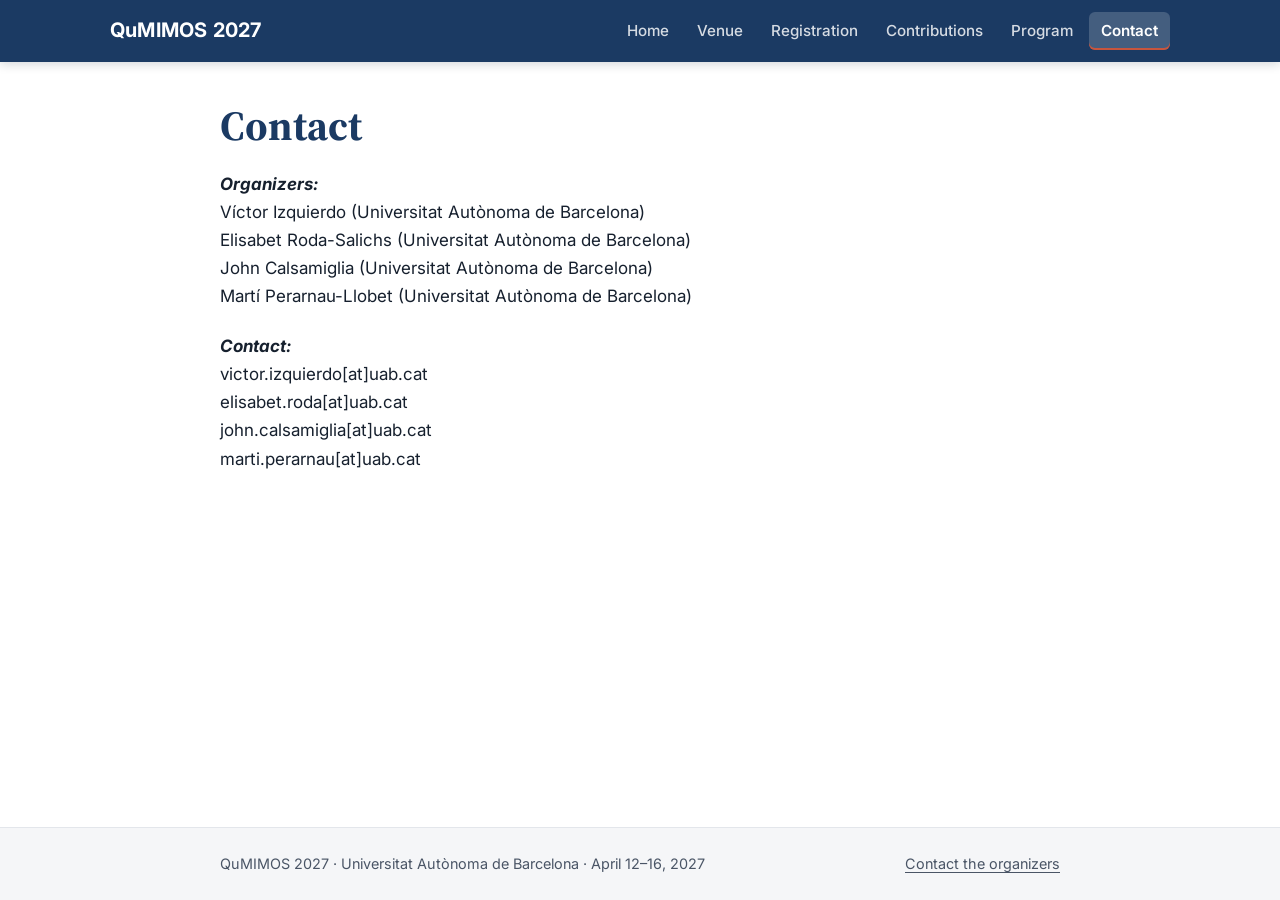
==== contact.html @ 5acb529a "Add files via upload init" ====
<!doctype html>
<html lang="en">
<head>
  <meta charset="utf-8">
  <meta name="viewport" content="width=device-width, initial-scale=1">
  <title>Contact — QuMIMOS 2027</title>
  <meta name="description" content="QuMIMOS 2027: Workshop on Quantum Metrology in Many-body and Open Systems. Universitat Autònoma de Barcelona, 12–16 April 2027.">
  <link rel="icon" href="assets/img/favicon.png" type="image/png">
  <link rel="preconnect" href="https://fonts.googleapis.com">
  <link rel="preconnect" href="https://fonts.gstatic.com" crossorigin>
  <link href="https://fonts.googleapis.com/css2?family=Inter:wght@400;500;600;700&family=Source+Serif+4:opsz,wght@8..60,600;8..60,700&display=swap" rel="stylesheet">
  <link rel="stylesheet" href="assets/css/style.css">
</head>
<body>
  <a class="skip-link" href="#content">Skip to content</a>

  <header class="site-bar">
    <div class="container">
      <a class="brand" href="index.html">QuMIMOS 2027</a>
      <button class="nav-toggle" aria-expanded="false" aria-controls="site-nav">Menu</button>
      <nav class="nav" id="site-nav" aria-label="Main">
        <ul>
          <li><a href="index.html">Home</a></li>
          <li><a href="venue.html">Venue</a></li>
          <li><a href="registration.html">Registration</a></li>
          <li><a href="contributions.html">Contributions</a></li>
          <li><a href="program.html">Program</a></li>
          <li><a href="contact.html" aria-current="page">Contact</a></li>
        </ul>
      </nav>
    </div>
  </header>

  <main id="content" class="container page-content">
    <h1>Contact</h1>
    <div class="contact-block">
      <p><span class="label">Organizers:</span><br>
        Víctor Izquierdo (Universitat Autònoma de Barcelona)<br>
        Elisabet Roda-Salichs (Universitat Autònoma de Barcelona)<br>
        John Calsamiglia (Universitat Autònoma de Barcelona)<br>
        Martí Perarnau-Llobet (Universitat Autònoma de Barcelona)
      </p>
      <p><span class="label">Contact:</span><br>
        victor.izquierdo[at]uab.cat<br>
        elisabet.roda[at]uab.cat<br>
        john.calsamiglia[at]uab.cat<br>
        marti.perarnau[at]uab.cat
      </p>
    </div>

  </main>

  <footer class="site-footer">
    <div class="container footer-line">
      <span>QuMIMOS 2027 · Universitat Autònoma de Barcelona · April 12–16, 2027</span>
      <a href="contact.html">Contact the organizers</a>
    </div>
  </footer>
  <script src="assets/js/main.js"></script>
</body>
</html>
---- assets/css/style.css ----
/* =========================================================
   QuMIMOS 2027 — stylesheet
   Edit the variables below to re-theme the whole site.
   ========================================================= */
:root {
  --ink: #16202e;          /* main text */
  --ink-soft: #4a5566;     /* secondary text */
  --muted: #7a8494;        /* tertiary text */
  --bg: #ffffff;
  --bg-soft: #f5f6f8;      /* light panels */
  --line: #e3e6eb;         /* hairlines */
  --brand: #1b3a63;        /* deep blue */
  --accent: #c8553d;       /* terracotta */
  --accent-soft: #fbeee9;
  --invited: #1b3a63;
  --contributed: #2f8f83;
  --short: #c8973d;
  /* faded versions (time-slot backgrounds; same as the schedule PDF) */
  --invited-soft: #d6e0ee;
  --contributed-soft: #d5ece8;
  --short-soft: #f4e7cf;
  --break-soft: #eceef1;
  --event-soft: #f6ddd6;
  --radius: 10px;
  --maxw: 880px;
  --font-sans: "Inter", system-ui, -apple-system, "Segoe UI", Roboto, Helvetica, Arial, sans-serif;
  --font-serif: "Source Serif 4", Georgia, "Times New Roman", serif;
}

*, *::before, *::after { box-sizing: border-box; }
html { -webkit-text-size-adjust: 100%; scroll-behavior: smooth; }
body {
  margin: 0;
  font-family: var(--font-sans);
  font-size: 17px;
  line-height: 1.65;
  color: var(--ink);
  background: var(--bg);
}
img { max-width: 100%; display: block; }
a { color: var(--brand); text-decoration-thickness: 1px; text-underline-offset: 3px; }
a:hover { color: var(--accent); }

.skip-link {
  position: absolute; left: -9999px; top: 0;
  background: var(--brand); color: #fff; padding: .5rem 1rem; z-index: 100;
}
.skip-link:focus { left: 1rem; top: 1rem; }

.container { max-width: var(--maxw); margin: 0 auto; padding: 0 20px; }

/* ---------- Site bar: logo + title + navigation (all pages) ---------- */
.site-bar {
  background: var(--brand);
  color: #fff;
  box-shadow: 0 2px 10px rgba(10, 25, 50, .18);
  position: sticky; top: 0; z-index: 50;
}
.site-bar .container {
  max-width: 1100px;
  display: flex; align-items: center; justify-content: space-between;
  gap: 1rem; padding-top: 12px; padding-bottom: 12px;
}
.brand {
  color: #fff; text-decoration: none; font-weight: 700; font-size: 1.25rem;
  letter-spacing: .01em; white-space: nowrap;
}
.brand:hover { color: #fff; opacity: .85; }

.nav ul { list-style: none; margin: 0; padding: 0; display: flex; flex-wrap: wrap; gap: .25rem; }
.nav a {
  display: block; padding: .4rem .75rem; border-radius: 6px;
  color: rgba(255,255,255,.82); text-decoration: none; font-size: .95rem; font-weight: 500;
}
.nav a:hover { color: #fff; background: rgba(255,255,255,.12); }
.nav a[aria-current="page"] { color: #fff; background: rgba(255,255,255,.18); font-weight: 600; box-shadow: inset 0 -2px 0 var(--accent); }

.nav-toggle {
  display: none; background: none; border: 1px solid rgba(255,255,255,.45); border-radius: 6px;
  padding: .4rem .7rem; font: inherit; font-size: .9rem; color: #fff; cursor: pointer;
}

@media (max-width: 760px) {
  .nav-toggle { display: inline-block; }
  .site-bar .container { flex-wrap: wrap; }
  .nav { width: 100%; display: none; }
  .nav.open { display: block; }
  .nav ul { flex-direction: column; padding-top: .5rem; }
  .nav a { padding: .6rem .5rem; }
}

/* ---------- Hero: title over background photo (landing page only) ----------
   Layers (top to bottom): dark overlay, local photo (assets/img/header.jpg, optional),
   online photo, generated fallback graphic. To use only a local photo, save it as
   assets/img/header.jpg — it will cover the layers below it. */
.hero {
  min-height: clamp(340px, 52vw, 560px);
  display: flex; align-items: center; justify-content: center;
  text-align: center; color: #fff;
  background-color: var(--brand);
  background-image:
    linear-gradient(180deg, rgba(8, 18, 36, .40) 0%, rgba(8, 18, 36, .48) 55%, rgba(8, 18, 36, .62) 100%),
    url("../img/header.jpg"),
    url("https://media.traveler.es/photos/6ab4ebdc2fa121cbf6ea8447/16:9/w_2240,c_limit/bcn.jpg"),
    url("../img/header.svg");
  background-size: cover; background-position: center;
}
.hero-inner { max-width: 980px; padding-top: 40px; padding-bottom: 40px; }

/* Wrapper for logo + text (no background box) */
.hero-panel { display: inline-block; max-width: 100%; }
.hero h1 { margin: 0 0 1.1rem; line-height: 0; }
.hero-logo img {
  display: block; margin: 0 auto;
  width: min(760px, 100%); height: auto;
  filter: drop-shadow(0 2px 6px rgba(0, 0, 0, .55)) drop-shadow(0 6px 22px rgba(0, 0, 0, .45));
}
.hero .subtitle { font-size: clamp(1.1rem, 2.8vw, 1.5rem); font-weight: 500; margin: 0 0 .5rem; text-shadow: 0 1px 3px rgba(0,0,0,.7), 0 1px 12px rgba(0,0,0,.5); }
.hero .when-where { font-size: clamp(1rem, 2.2vw, 1.15rem); font-weight: 600; margin: 0; color: #ffd2bf; text-shadow: 0 1px 3px rgba(0,0,0,.7), 0 1px 12px rgba(0,0,0,.5); }
.hero .edition {
  display: inline-block; margin: 1.1rem 0 0; padding: .25rem .9rem; border-radius: 999px;
  border: 1px solid rgba(255,255,255,.7); background: rgba(255,255,255,.08); font-size: .9rem; letter-spacing: .04em; text-transform: uppercase;
}

/* ---------- Content ---------- */
body { min-height: 100vh; display: flex; flex-direction: column; }
main { padding-bottom: 64px; flex: 1 0 auto; width: 100%; }
.banner, .site-bar, .site-footer { flex-shrink: 0; }
.page-content { padding-top: 40px; }
.landing { padding-top: 20px; }
.page-content > h1:first-child {
  font-family: var(--font-serif); color: var(--brand);
  font-size: clamp(2rem, 5vw, 2.6rem); margin: 0 0 1.25rem; line-height: 1.15;
}
section { padding: 28px 0; }
section + section { border-top: 1px solid var(--line); }
h2 { font-family: var(--font-serif); color: var(--brand); font-size: 1.65rem; margin: 0 0 .9rem; line-height: 1.25; }
/* Landing-page section titles (About, Format, …) slightly larger */
.landing h2 { font-size: clamp(1.8rem, 4vw, 2.15rem); margin-bottom: 1rem; }
h3 { font-size: 1.1rem; margin: 1.4rem 0 .5rem; }
.topics { padding-left: 1.2rem; margin: 0 0 1rem; }
.topics li { margin: 0 0 .35rem; }
.format-list { padding-left: 1.2rem; }
.format-list li { margin: 0 0 .7rem; }
.format-list strong { color: var(--brand); }
[hidden] { display: none !important; }
p { margin: 0 0 1rem; }
.lead { font-size: 1.1rem; color: var(--ink); }
.muted { color: var(--muted); }

.people { list-style: none; padding: 0; margin: 0; display: grid; grid-template-columns: repeat(auto-fill, minmax(240px, 1fr)); gap: .4rem 1.5rem; }
.people li { padding: .35rem 0; }
.people strong { display: block; font-weight: 600; }
.people span { color: var(--ink-soft); font-size: .93rem; }

.dates { list-style: none; padding: 0; margin: 0; }
.dates li { display: flex; gap: 1rem; padding: .55rem 0; border-bottom: 1px dashed var(--line); }
.dates li:last-child { border-bottom: 0; }
.dates .d { min-width: 150px; font-weight: 600; color: var(--brand); }

.editions { list-style: none; padding: 0; margin: 0; }
.editions li { padding: .3rem 0; }

.tba {
  display: inline-block; background: var(--bg-soft); border: 1px solid var(--line);
  color: var(--ink-soft); border-radius: 999px; padding: .2rem .8rem; font-size: .9rem;
}

.notice {
  background: var(--accent-soft); border-left: 4px solid var(--accent);
  padding: .8rem 1rem; border-radius: 6px; font-size: .95rem; margin: 0 0 1.5rem;
}

.empty-state {
  border: 1px dashed var(--line); border-radius: var(--radius);
  padding: 48px 24px; text-align: center; color: var(--muted); background: var(--bg-soft);
}

/* ---------- Venue ---------- */
.venue-card {
  display: grid; grid-template-columns: 1fr; gap: 0;
  border: 1px solid var(--line); border-radius: var(--radius); overflow: hidden;
}
.venue-card .info { padding: 20px 22px; }
.venue-card address { font-style: normal; line-height: 1.6; }
.map-frame { width: 100%; height: 380px; border: 0; display: block; background: var(--bg-soft); }
.map-links { display: flex; flex-wrap: wrap; gap: .5rem; margin-top: .8rem; }
.btn {
  display: inline-block; padding: .45rem .9rem; border-radius: 6px; font-size: .92rem; font-weight: 600;
  border: 1px solid var(--brand); color: var(--brand); text-decoration: none;
}
.btn:hover { background: var(--brand); color: #fff; }

/* ---------- Contact ---------- */
.contact-block p { margin: 0 0 1.4rem; }
.contact-block .label { font-weight: 700; font-style: italic; }

/* ---------- Program ---------- */
.legend { display: flex; flex-wrap: wrap; gap: .5rem 1.25rem; margin: 0 0 1.25rem; padding: 0; list-style: none; font-size: .93rem; color: var(--ink-soft); }
.legend li { display: flex; align-items: center; gap: .45rem; }
.swatch { width: 14px; height: 14px; border-radius: 3px; display: inline-block; }
.swatch.invited { background: var(--invited); }
.swatch.contributed { background: var(--contributed); }
.swatch.short { background: var(--short); }

.accordion-tools { font-size: .9rem; color: var(--muted); margin: 0 0 1rem; }
.link-btn { background: none; border: 0; padding: 0; font: inherit; color: var(--brand); cursor: pointer; text-decoration: underline; text-underline-offset: 3px; }
.link-btn:hover { color: var(--accent); }

details.day {
  border: 1px solid var(--line); border-radius: var(--radius);
  margin: 0 0 .8rem; background: var(--bg); scroll-margin-top: 80px;
}
details.day > summary {
  list-style: none; cursor: pointer;
  display: flex; flex-wrap: wrap; align-items: baseline; gap: .2rem .7rem;
  padding: .9rem 3rem .9rem 1.1rem; position: relative; border-radius: var(--radius);
}
details.day > summary::-webkit-details-marker { display: none; }
details.day > summary:hover { background: var(--bg-soft); }
details.day > summary:focus-visible { outline: 2px solid var(--brand); outline-offset: 2px; }
details.day .day-title { font-family: var(--font-serif); color: var(--brand); font-size: 1.35rem; font-weight: 700; }
details.day .meta { color: var(--muted); font-size: .93rem; }
details.day .chev {
  position: absolute; right: 1.1rem; top: 50%; width: 10px; height: 10px; margin-top: -7px;
  border-right: 2px solid var(--brand); border-bottom: 2px solid var(--brand);
  transform: rotate(45deg); transition: transform .2s ease;
}
details.day[open] .chev { transform: rotate(-135deg); margin-top: -2px; }
details.day[open] > summary { border-bottom: 2px solid var(--brand); border-radius: var(--radius) var(--radius) 0 0; }
.day-body { padding: 0 0 .1rem; }

.participants { margin: .5rem 0 0; padding: 0 0 0 1.6rem; columns: 2 260px; column-gap: 2rem; }
.participants li { padding: .3rem 0; break-inside: avoid; }
.participants .who { font-weight: 600; }
.participants .aff { color: var(--ink-soft); font-size: .93rem; margin-left: .4rem; }

.slot {
  display: grid; grid-template-columns: 130px 1fr;
  border-bottom: 1px solid #d7dde6;
}
.slot:first-child { border-top: 1px solid #d7dde6; }
/* Time column: neutral light band */
.slot .time {
  background: #edf1f7; color: var(--brand); font-weight: 600; font-size: .93rem;
  font-variant-numeric: tabular-nums; white-space: nowrap; text-align: center;
  padding: .8rem .5rem; border-right: 1px solid #d7dde6;
}
/* Name / abstract card: filled with a faded version of the slot type colour */
.slot .body { padding: .75rem 1.1rem; background: var(--bg); }
.slot .speaker { font-weight: 600; }
.slot .title { display: block; color: var(--ink-soft); }
.slot.invited .body     { background: var(--invited-soft); }
.slot.contributed .body { background: var(--contributed-soft); }
.slot.short .body       { background: var(--short-soft); }
.slot.break .body       { color: var(--ink-soft); font-style: italic; }
.slot.event .body       { color: var(--accent); font-weight: 600; }
.slot.event .note { display: block; color: var(--ink-soft); font-weight: 400; font-size: .93rem; }
.session-chair { font-size: .85rem; color: var(--muted); text-transform: uppercase; letter-spacing: .06em; padding: 1rem 0 .2rem; }

.posters { list-style: none; margin: .5rem 0 0; padding: 0; }
.posters li { display: grid; grid-template-columns: 52px 1fr; gap: .6rem; padding: .5rem 0; border-bottom: 1px solid var(--line); }
.posters .code { font-weight: 700; color: var(--accent); font-variant-numeric: tabular-nums; }
.posters .who { font-weight: 600; }
.posters .what { display: block; color: var(--ink-soft); font-style: italic; }

@media (max-width: 560px) {
  body { font-size: 16px; }
  .slot { grid-template-columns: 1fr; }
  .slot .time { text-align: left; padding: .35rem .9rem; border-right: 0; border-bottom: 1px solid #d7dde6; }
  .dates li { flex-direction: column; gap: 0; }
}

/* Book of abstracts box (program page) */
.abstracts-box {
  display: flex; flex-wrap: wrap; align-items: center; justify-content: space-between; gap: .5rem 1.5rem;
  margin: 1.6rem 0 1.2rem; padding: 1.1rem 1.3rem;
  background: var(--bg-soft); border: 1px solid var(--line); border-left: 4px solid var(--brand); border-radius: var(--radius);
}
.abstracts-box h2 { font-size: 1.35rem; margin: 0 0 .3rem; }
.abstracts-box p { margin: 0; color: var(--ink-soft); }
.abstracts-box > div { flex: 1 1 340px; }

/* Schedule PDF at the end of the program page */
.schedule-pdf { margin-top: 2rem; padding-top: 28px; border-top: 1px solid var(--line); }
.pdf-actions { display: flex; flex-wrap: wrap; gap: .5rem; }
.btn-ghost { border-color: var(--line); color: var(--ink-soft); }
.pdf-frame { display: block; width: 100%; height: 620px; border: 1px solid var(--line); border-radius: var(--radius); background: var(--bg-soft); }
.pdf-frame p { margin: 0; padding: 1rem 1.1rem; }
@media (max-width: 560px) { .pdf-frame { height: 420px; } }

/* ---------- Footer ---------- */
.site-footer { border-top: 1px solid var(--line); background: var(--bg-soft); color: var(--ink-soft); font-size: .9rem; }
.site-footer .footer-line { padding-top: 24px; padding-bottom: 24px; display: flex; flex-wrap: wrap; justify-content: space-between; gap: .75rem 2rem; }
.funders { padding-top: 32px; padding-bottom: 8px; text-align: center; background: #fff; max-width: none; }
.funders + .footer-line { border-top: 1px solid var(--line); }
.funders-label { margin: 0 0 1rem; font-size: .8rem; text-transform: uppercase; letter-spacing: .1em; color: var(--muted); }
.logos { list-style: none; margin: 0 0 28px; padding: 0; display: flex; flex-wrap: wrap; justify-content: center; gap: 1.5rem 3rem; }
.logos { align-items: center; }
.logos img { height: 56px; width: auto; max-width: 100%; }
.logos img.logo-giq { height: 50px; }
.logos img.logo-cqa { height: 66px; }
.logo-placeholder {
  width: 170px; height: 72px; display: flex; align-items: center; justify-content: center;
  background: #d9dce1; color: #6b7280; font-weight: 600; border-radius: 6px; font-size: .95rem;
}
.site-footer a { color: var(--ink-soft); }
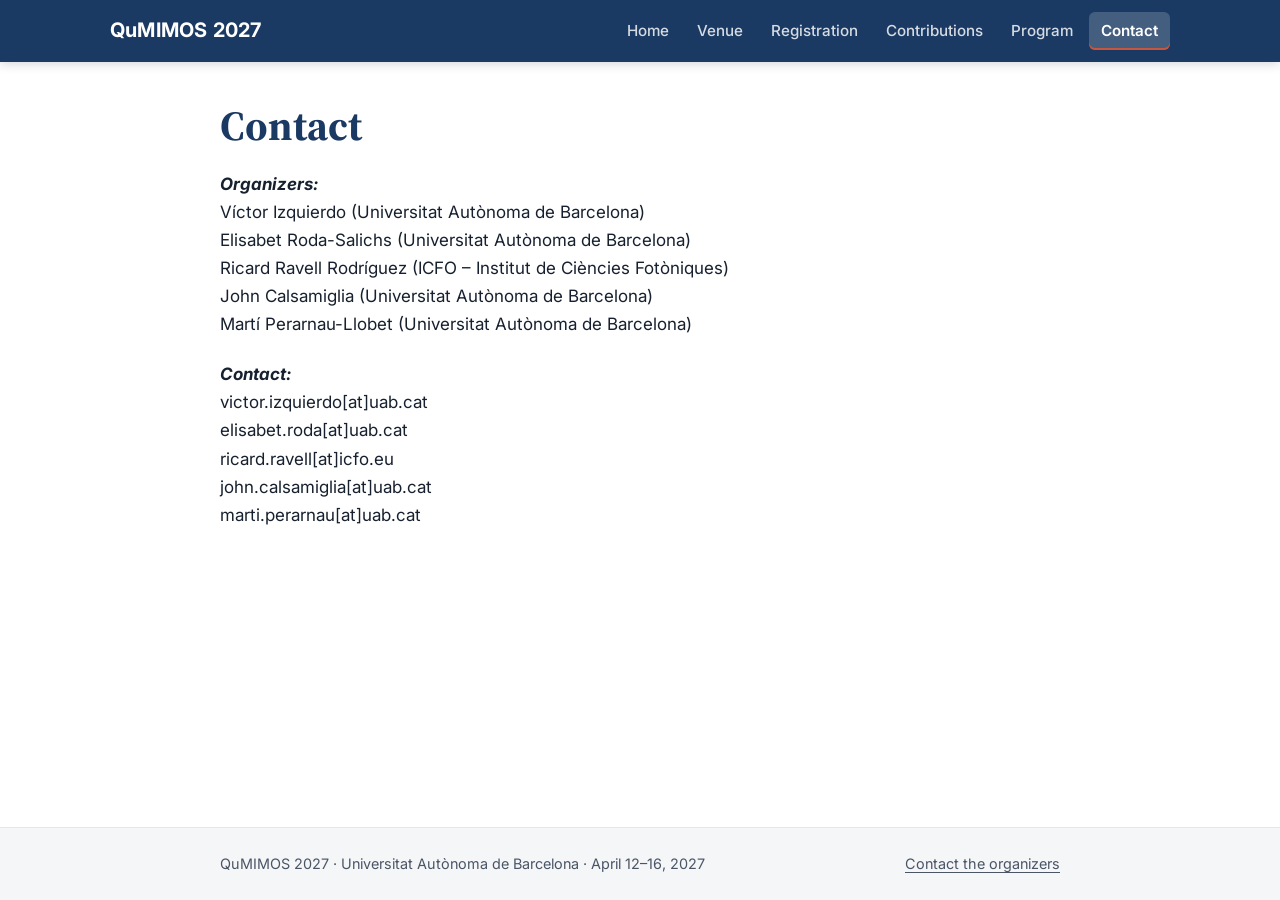
==== commit 7d137e71: "speakers + ricard" ====
--- a/contact.html
+++ b/contact.html
@@ -37,12 +37,14 @@
       <p><span class="label">Organizers:</span><br>
         Víctor Izquierdo (Universitat Autònoma de Barcelona)<br>
         Elisabet Roda-Salichs (Universitat Autònoma de Barcelona)<br>
+        Ricard Ravell Rodríguez (ICFO – Institut de Ciències Fotòniques)<br>
         John Calsamiglia (Universitat Autònoma de Barcelona)<br>
         Martí Perarnau-Llobet (Universitat Autònoma de Barcelona)
       </p>
       <p><span class="label">Contact:</span><br>
         victor.izquierdo[at]uab.cat<br>
         elisabet.roda[at]uab.cat<br>
+        ricard.ravell[at]icfo.eu<br>
         john.calsamiglia[at]uab.cat<br>
         marti.perarnau[at]uab.cat
       </p>
--- a/assets/css/style.css
+++ b/assets/css/style.css
@@ -12,15 +12,17 @@
   --brand: #1b3a63;        /* deep blue */
   --accent: #c8553d;       /* terracotta */
   --accent-soft: #fbeee9;
-  --invited: #1b3a63;
-  --contributed: #2f8f83;
+  --invited: #4f86c6;
+  --contributed: #5aa865;
   --short: #c8973d;
   /* faded versions (time-slot backgrounds; same as the schedule PDF) */
-  --invited-soft: #d6e0ee;
-  --contributed-soft: #d5ece8;
+  --invited-soft: #a9c9ef;
+  --contributed-soft: #bfe3c3;
   --short-soft: #f4e7cf;
   --break-soft: #eceef1;
   --event-soft: #f6ddd6;
+  --tutorial: #d99a3f;
+  --tutorial-soft: #f8cf98;
   --radius: 10px;
   --maxw: 880px;
   --font-sans: "Inter", system-ui, -apple-system, "Segoe UI", Roboto, Helvetica, Arial, sans-serif;
@@ -156,12 +158,12 @@
 .dates { list-style: none; padding: 0; margin: 0; }
 .dates li { display: flex; gap: 1rem; padding: .55rem 0; border-bottom: 1px dashed var(--line); }
 .dates li:last-child { border-bottom: 0; }
-.dates .d { min-width: 150px; font-weight: 600; color: var(--brand); }
+.dates .d { min-width: 175px; font-weight: 600; color: var(--brand); }
 
 .editions { list-style: none; padding: 0; margin: 0; }
 .editions li { padding: .3rem 0; }
 
-.tba {
+span.tba:not(.swatch) {
   display: inline-block; background: var(--bg-soft); border: 1px solid var(--line);
   color: var(--ink-soft); border-radius: 999px; padding: .2rem .8rem; font-size: .9rem;
 }
@@ -191,6 +193,11 @@
 }
 .btn:hover { background: var(--brand); color: #fff; }
 
+.tag-recommended {
+  display: inline-block; margin: 0 .25rem; padding: .05rem .55rem; border-radius: 999px;
+  background: var(--bg-soft); border: 1px solid var(--line); color: var(--ink-soft); font-size: .8rem; font-weight: 600; vertical-align: .1em;
+}
+
 /* ---------- Contact ---------- */
 .contact-block p { margin: 0 0 1.4rem; }
 .contact-block .label { font-weight: 700; font-style: italic; }
@@ -202,6 +209,10 @@
 .swatch.invited { background: var(--invited); }
 .swatch.contributed { background: var(--contributed); }
 .swatch.short { background: var(--short); }
+.swatch.tutorial { background: var(--tutorial); }
+.swatch.tba { background: #9aa3b1; }
+.swatch.poster { background: #eab9d6; border: 1px solid #b9568f; }
+.more-tba { margin-top: .8rem; }
 
 .accordion-tools { font-size: .9rem; color: var(--muted); margin: 0 0 1rem; }
 .link-btn { background: none; border: 0; padding: 0; font: inherit; color: var(--brand); cursor: pointer; text-decoration: underline; text-underline-offset: 3px; }
@@ -253,6 +264,8 @@
 .slot.invited .body     { background: var(--invited-soft); }
 .slot.contributed .body { background: var(--contributed-soft); }
 .slot.short .body       { background: var(--short-soft); }
+.slot.tutorial .body    { background: var(--tutorial-soft); font-weight: 600; }
+.slot.tba .body         { background: #e1e4e9; color: var(--ink-soft); font-weight: 600; }
 .slot.break .body       { color: var(--ink-soft); font-style: italic; }
 .slot.event .body       { color: var(--accent); font-weight: 600; }
 .slot.event .note { display: block; color: var(--ink-soft); font-weight: 400; font-size: .93rem; }
